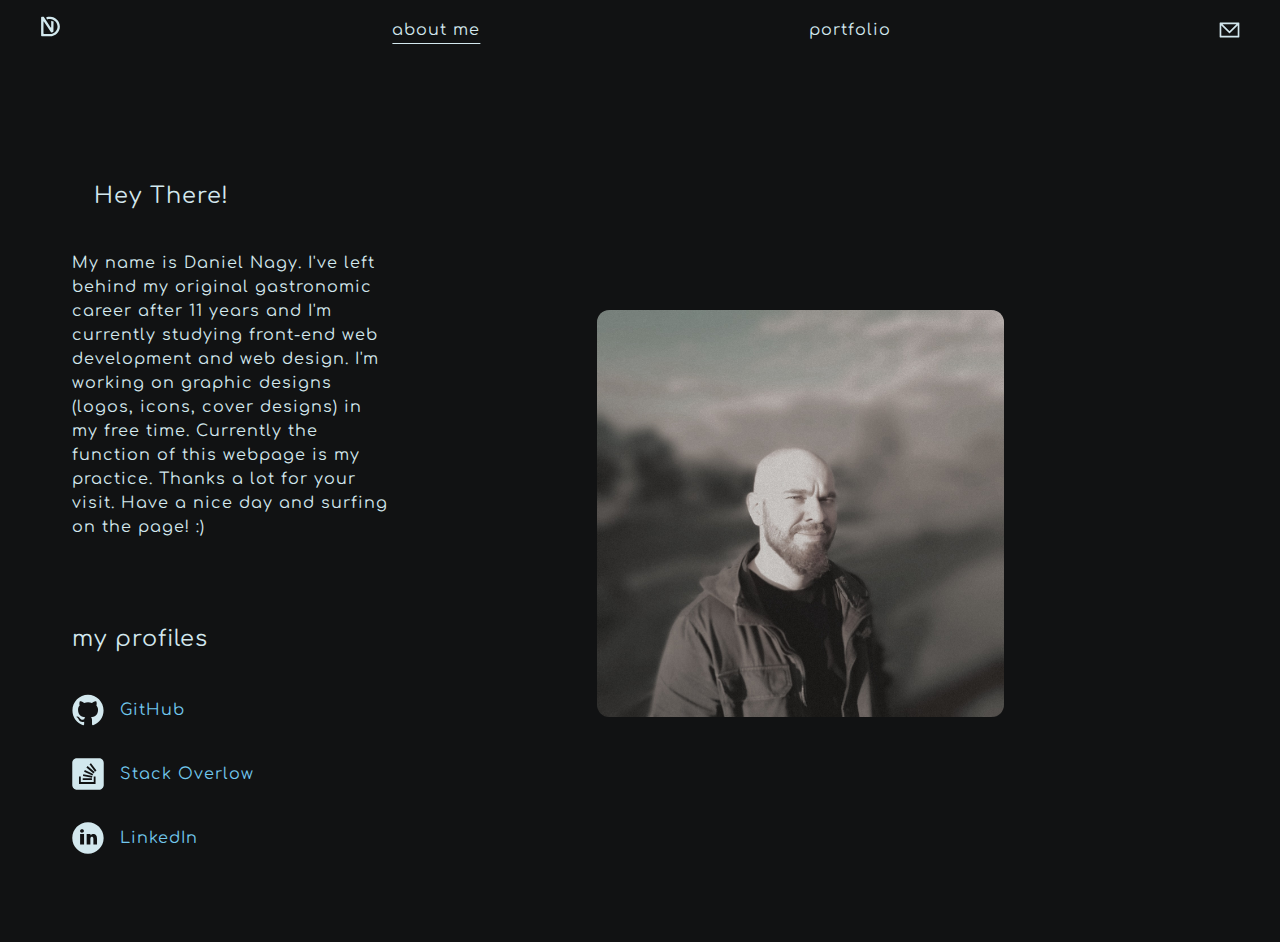
==== about.html @ bdaae3a6 "profiles" ====
<!DOCTYPE html>
<html lang="en">

<head>
    <meta charset="UTF-8">
    <meta http-equiv="X-UA-Compatible" content="IE=edge">
    <meta name="viewport" content="width=device-width, initial-scale=1.0">
    <title>daniel nagy</title>

    <link href="https://fonts.googleapis.com/css2?family=Comfortaa:wght@300;400;500;600;700&display=swap"
        rel="stylesheet">

    <link rel="stylesheet" href="style.css">
</head>

<body>

    <header>
        <nav id="nav-main">
            <a id="logo-link" href="index.html">
                <img id="logo" src="website_logo_1.svg"> 
            </a>
            
            <a class="aboutme about" href="about.html">about me</a>
            <a class="portf" href="portfolio.html">portfolio</a> 
            
            </a>
                <img id="email" src="letter_icon.svg">
            </a>  
        </nav> 
    </header>
    <div id="welcome">       
        <div id="welcome-text-img">
                <div id="welcome-aboutme">
                    <p id="welcome-hey">
                        Hey There!
                    </p>
                    <p>
                        My name is Daniel Nagy. I've left behind my original gastronomic career after 11 years and I'm currently studying front-end web development and web design. I'm working on graphic designs (logos, icons, cover designs) in my free time. Currently the function of this webpage is my practice. Thanks a lot for your visit. Have a nice day and surfing on the page! :) 
                    </p>

                    <div class="profiles">
                        <p class="profiles-title"> my profiles </p>
                        <a href="https://github.com/denagy"> </p><img class="github-logo" src="github.svg">  GitHub </a>
                        <a href="https://stackoverflow.com/users/19059897/denagy"> <img class="stackoverflow-logo" src="stackoverflow.svg">  Stack Overlow </a>
                        <a href="https://www.linkedin.com/in/d%C3%A1niel-nagy-890413237/"> <img class="linkedin-logo" src="linkedin.svg">  LinkedIn </a>
                    </div>
                </div>
        
            <div id="img">
                <img class="profile-picture" src="me.jpg" width="50%">
            </div>
        </div>
    </div>
    

</body>

</html>
---- style.css ----
body {
    font-family: 'Comfortaa', cursive;
    background-color: rgb(17, 18, 19);
    color: rgb(211, 232, 238);
    line-height: 1.5;
    letter-spacing: 1px;
}

header {
    margin: 1em;
    margin-left: 2em;
    margin-right: 2em;
}

#nav-main { 
    font-size: 1em;  
    display: flex;
    flex-direction: row;
    justify-content: space-between;
    align-items: center;
}

#logo-link {
    width: 1.5em;
}
#logo {
    width:1.3em;
}

#email {
    width: 1.3em;
}

#welcome {
    display: flex;
    flex-direction: column;
    justify-content: space-between;
    align-items: flex-start;
    flex-basis: 3em;
    padding: 4em;
}

#welcome-text-img {
    display: flex;
    flex-direction: row;
    justify-content: space-between;
    align-items: center;
    padding-top: 2em;
}

#welcome-hey {
    font-size: 1.4em;
    padding: 1em;
    margin: 0;
}

#welcome-aboutme {
    width: 50%; 
    display: flex;
    flex-direction: column;
    justify-content: flex-start;
    
}

.welcome-more {
    color: rgb(114, 200, 238);
    text-decoration-line: none;
}

#img {
    display: flex;
    flex-direction: column;
    justify-content: flex-start;
    align-items: center;
    
    
}

.profile-picture {
    
    border-radius: 3%;
}

.aboutme {
    color: rgb(211, 232, 238);
    text-decoration-line: none;
}

.aboutme.about {  
    text-decoration-line: underline;
    text-underline-offset: 0.5em;
}

.portf {
    color: rgb(211, 232, 238);
    text-decoration-line: none;   
}

.portf.portfolio {
    text-decoration-line: underline;
    text-underline-offset: 0.5em;
}

.profiles {
    display: flex;
    flex-direction: column;
}

.profiles a {
    font-size: 1em;
    margin-bottom: 1em;
    margin-top: 1em;
    text-decoration-line: none;
    color: rgb(114, 200, 238);
    display: flex;
    align-items: center;
}

.profiles img {
    padding-right: 1em;
    width: 10%;
}

.profiles-title {
    padding-top: 2em;
    font-size: 1.4em;
}




@media (min-width: 100px) and (max-width: 700px) {
    header {
        margin-left: 0.5em;
        margin-right: 0.5em;
    }

    #welcome-hey {
        font-size: 1.3em;
        text-align: center;
    }

    #welcome-text-img {
        display: flex;
        flex-direction: column-reverse;
        justify-content: flex-start;
        align-items: center;
    }
    
    #welcome {
        padding: 0em;
    }

    #welcome-aboutme {
        width: 90%; 
    }

    #img {
        width: 100%;
        height: 24em;
        padding: 0em;
        display: flex;
        justify-content: flex-start;
        align-items: center;
    }

    .profile-picture {
        width: 90%;
    }   

    .profiles {
        display: flex;
        flex-direction: column;
        align-items: center;
    }
    .profiles a {
        display: flex;
        padding-left: 1em;
    }

    .profiles-title {
        padding-top: 2em;
        padding-bottom: 1em;
        margin: 0em;
    }
}
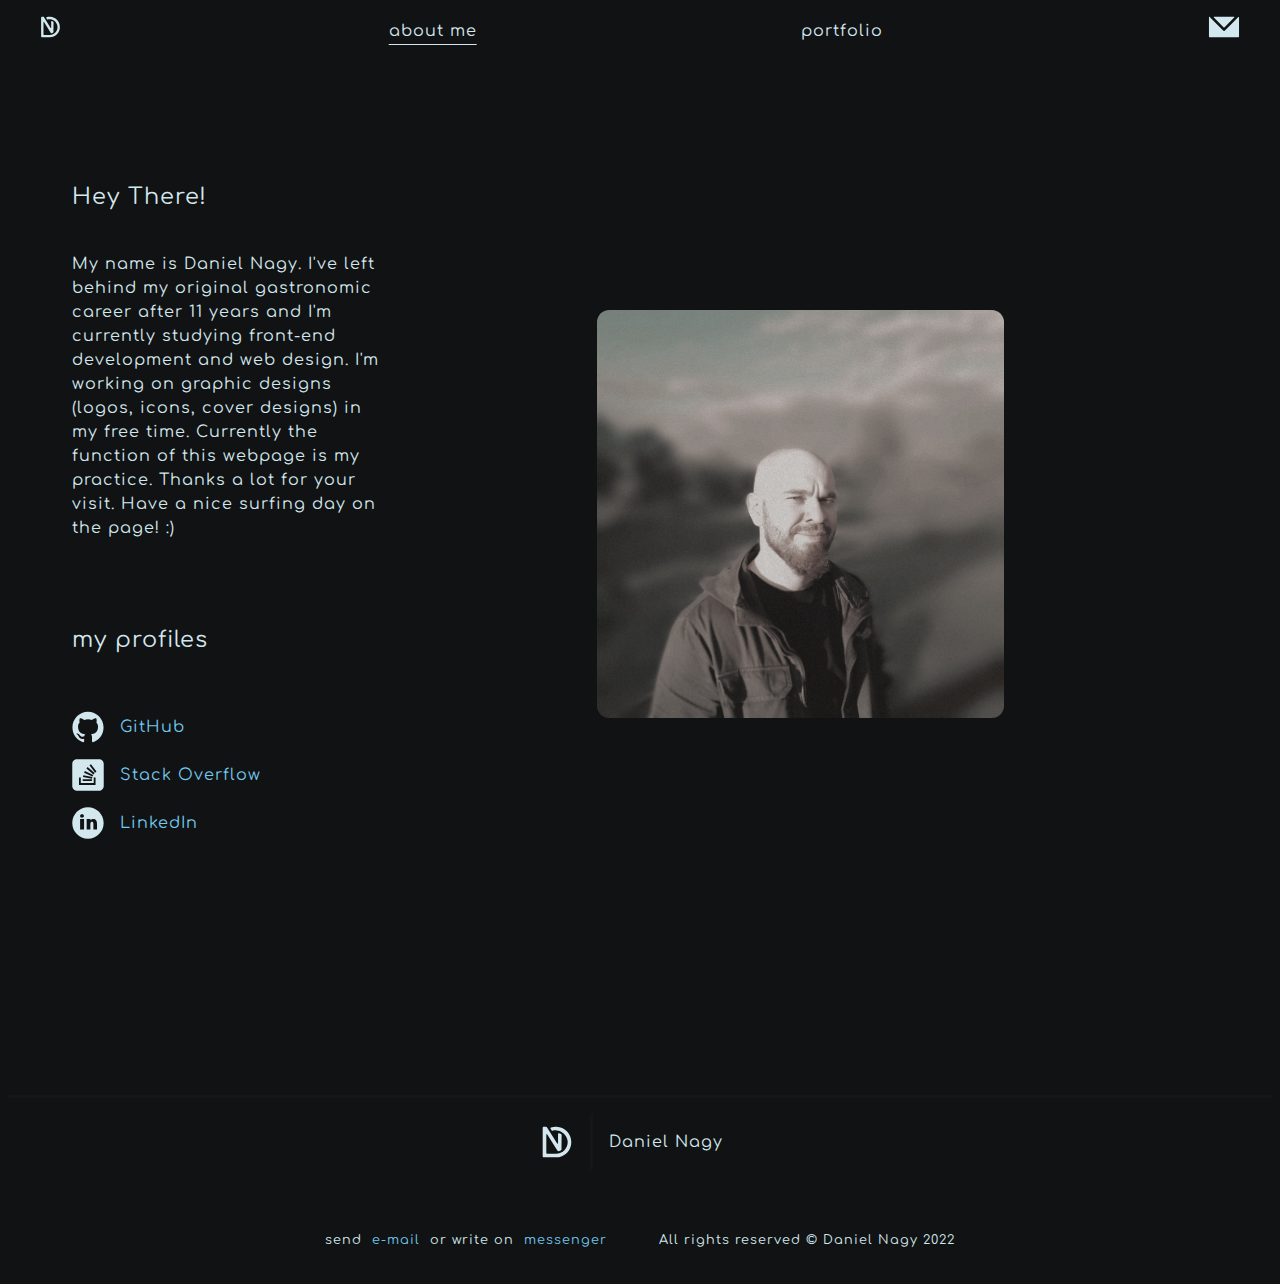
==== commit 813cf8fd: "footer" ====
--- a/about.html
+++ b/about.html
@@ -16,42 +16,58 @@
 <body>
 
     <header>
-        <nav id="nav-main">
-            <a id="logo-link" href="index.html">
-                <img id="logo" src="website_logo_1.svg"> 
+        <nav class="nav-main">
+            <a class="logo-link" href="index.html">
+                <img class="logo" src="website_logo_1.svg"> 
             </a>
             
             <a class="aboutme about" href="about.html">about me</a>
             <a class="portf" href="portfolio.html">portfolio</a> 
             
+            <a class="email"  href="mailto:kywoker@gmail.com">
+                <img class="email-icon" src="letter_icon2.svg">
             </a>
-                <img id="email" src="letter_icon.svg">
-            </a>  
         </nav> 
     </header>
-    <div id="welcome">       
-        <div id="welcome-text-img">
-                <div id="welcome-aboutme">
-                    <p id="welcome-hey">
+    <div class="welcome">       
+        <div class="welcome-text-img">
+                <div class="welcome-aboutme">
+                    <p class="welcome-hey">
                         Hey There!
                     </p>
                     <p>
-                        My name is Daniel Nagy. I've left behind my original gastronomic career after 11 years and I'm currently studying front-end web development and web design. I'm working on graphic designs (logos, icons, cover designs) in my free time. Currently the function of this webpage is my practice. Thanks a lot for your visit. Have a nice day and surfing on the page! :) 
+                        My name is Daniel Nagy. I've left behind my original gastronomic career after 11 years and I'm currently studying front-end development and web design. I'm working on graphic designs (logos, icons, cover designs) in my free time. Currently the function of this webpage is my practice. Thanks a lot for your visit. Have a nice surfing day on the page! :) 
                     </p>
 
                     <div class="profiles">
                         <p class="profiles-title"> my profiles </p>
-                        <a href="https://github.com/denagy"> </p><img class="github-logo" src="github.svg">  GitHub </a>
-                        <a href="https://stackoverflow.com/users/19059897/denagy"> <img class="stackoverflow-logo" src="stackoverflow.svg">  Stack Overlow </a>
-                        <a href="https://www.linkedin.com/in/d%C3%A1niel-nagy-890413237/"> <img class="linkedin-logo" src="linkedin.svg">  LinkedIn </a>
+                        <p>
+                            <a href="https://github.com/denagy"> <img class="github-logo" src="github.svg">  GitHub </a>
+                            <a href="https://stackoverflow.com/users/19059897/denagy"> <img class="stackoverflow-logo" src="stackoverflow.svg">  Stack Overflow </a>
+                            <a href="https://www.linkedin.com/in/d%C3%A1niel-nagy-890413237/"> <img class="linkedin-logo" src="linkedin.svg">  LinkedIn </a>
+                        </p>
                     </div>
                 </div>
         
-            <div id="img">
+            <div class="img">
                 <img class="profile-picture" src="me.jpg" width="50%">
             </div>
         </div>
     </div>
+
+    <footer class="ftr-main">
+        <div class="ftr-logo-name">
+            <img class="ftr-logo" src="website_logo_1.svg">
+            <p class="ftr-name">Daniel Nagy</p>
+        </div>
+        <div class="ftr-bottom">
+            <div class="ftr-contact">
+                send &nbsp <a class="ftr-email" href="mailto:kywoker@gmail.com">e-mail</a>
+                &nbsp or write on &nbsp <a class="ftr-messenger" href="https://www.messenger.com/t/100000867835193"> messenger</a>
+            </div>
+            <p class="ftr-copyright">All rights reserved © Daniel Nagy 2022</p>
+        </div>
+    </footer>
     
 
 </body>
--- a/style.css
+++ b/style.css
@@ -12,7 +12,7 @@
     margin-right: 2em;
 }
 
-#nav-main { 
+.nav-main { 
     font-size: 1em;  
     display: flex;
     flex-direction: row;
@@ -20,18 +20,18 @@
     align-items: center;
 }
 
-#logo-link {
+.logo-link {
     width: 1.5em;
 }
-#logo {
+.logo {
     width:1.3em;
 }
 
-#email {
-    width: 1.3em;
-}
-
-#welcome {
+.email-icon {
+    width:2em;
+}
+
+.welcome {
     display: flex;
     flex-direction: column;
     justify-content: space-between;
@@ -40,7 +40,7 @@
     padding: 4em;
 }
 
-#welcome-text-img {
+.welcome-text-img {
     display: flex;
     flex-direction: row;
     justify-content: space-between;
@@ -48,13 +48,14 @@
     padding-top: 2em;
 }
 
-#welcome-hey {
+.welcome-hey {
     font-size: 1.4em;
     padding: 1em;
+    padding-left: 0em;
     margin: 0;
 }
 
-#welcome-aboutme {
+.welcome-aboutme {
     width: 50%; 
     display: flex;
     flex-direction: column;
@@ -67,7 +68,7 @@
     text-decoration-line: none;
 }
 
-#img {
+.img {
     display: flex;
     flex-direction: column;
     justify-content: flex-start;
@@ -77,7 +78,6 @@
 }
 
 .profile-picture {
-    
     border-radius: 3%;
 }
 
@@ -126,6 +126,70 @@
     font-size: 1.4em;
 }
 
+.ftr-main {
+    margin-top: 10em;
+    border: 0em;
+    border-top: 0.2em;
+    border-style:solid;
+    border-color: rgb(21, 22, 24);
+}
+
+.ftr-logo {
+    width: 2em;
+    padding-right: 1em;
+}
+
+.ftr-name {
+    padding: 1em;
+    padding-left: 1em;
+    margin-left: 0.1em;
+    border: 0em;
+    border-left: 0.2em;
+    border-style: solid;
+    border-color: rgb(21, 22, 24);
+}
+
+.ftr-logo-name {
+    padding: 2em;
+    padding-top: 0em;
+    display: flex;
+    flex-direction: row;
+    justify-content: center;
+}
+
+.ftr-bottom {
+    padding-bottom: 1em;
+    padding-top: 0em;
+    font-size: 0.8em;
+    display: flex;
+    flex-direction: row; 
+    justify-content: center;
+}
+
+.ftr-contact {
+    padding-right: 2em;
+    display: flex;
+    flex-direction: row; 
+    align-items: center; 
+}
+
+.ftr-email {
+    color: rgb(114, 200, 238);
+    text-decoration-line: none;
+}
+
+.ftr-messenger {
+    color: rgb(114, 200, 238);
+    text-decoration-line: none;
+}
+
+.ftr-copyright {
+    padding-left: 2em;
+}
+
+
+
+
 
 
 
@@ -135,29 +199,27 @@
         margin-right: 0.5em;
     }
 
-    #welcome-hey {
+    .welcome-hey {
         font-size: 1.3em;
         text-align: center;
     }
 
-    #welcome-text-img {
+    .welcome-text-img {
         display: flex;
         flex-direction: column-reverse;
         justify-content: flex-start;
         align-items: center;
     }
     
-    #welcome {
+    .welcome {
         padding: 0em;
     }
 
-    #welcome-aboutme {
+    .welcome-aboutme {
         width: 90%; 
     }
 
-    #img {
-        width: 100%;
-        height: 24em;
+    .img {
         padding: 0em;
         display: flex;
         justify-content: flex-start;
@@ -183,4 +245,19 @@
         padding-bottom: 1em;
         margin: 0em;
     }
+
+    .ftr-bottom {
+        font-size: 0.6em;
+        flex-direction: column; 
+        align-items: center;
+    }
+
+    .ftr-contact {
+        padding-right: 0;
+    }
+
+    .ftr-copyright {
+        padding-left: 0;
+    }
+    
 }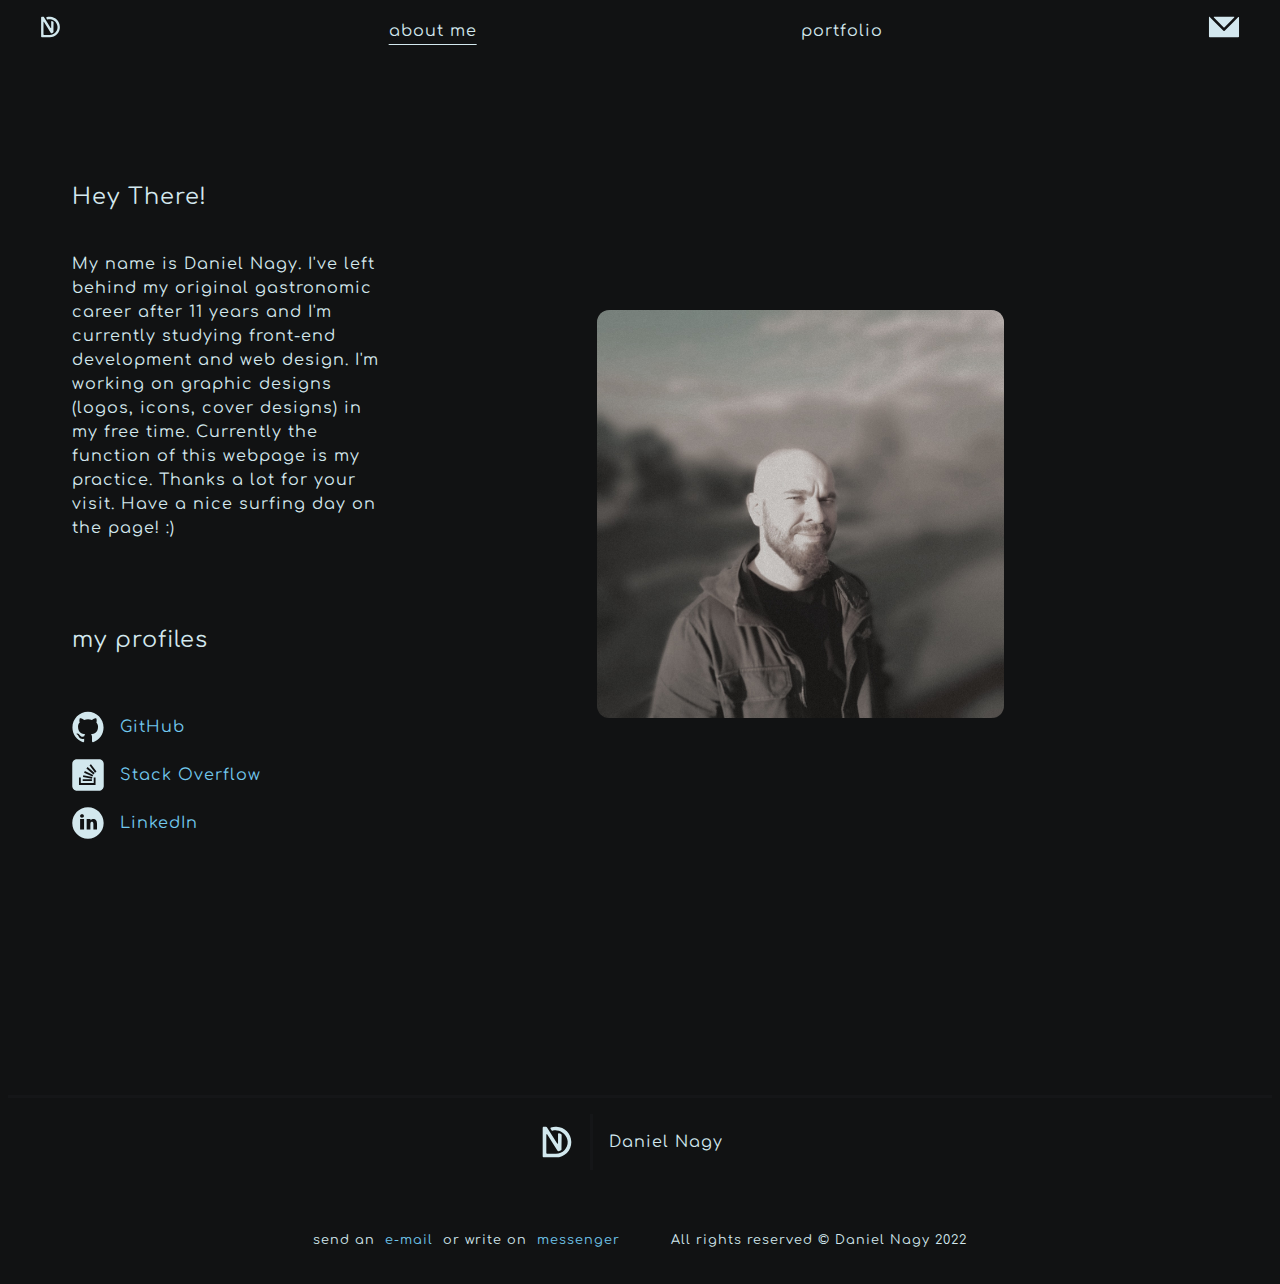
==== commit fa1017f2: "upgrade" ====
--- a/about.html
+++ b/about.html
@@ -62,7 +62,7 @@
         </div>
         <div class="ftr-bottom">
             <div class="ftr-contact">
-                send &nbsp <a class="ftr-email" href="mailto:kywoker@gmail.com">e-mail</a>
+                send an &nbsp <a class="ftr-email" href="mailto:kywoker@gmail.com">e-mail</a>
                 &nbsp or write on &nbsp <a class="ftr-messenger" href="https://www.messenger.com/t/100000867835193"> messenger</a>
             </div>
             <p class="ftr-copyright">All rights reserved © Daniel Nagy 2022</p>
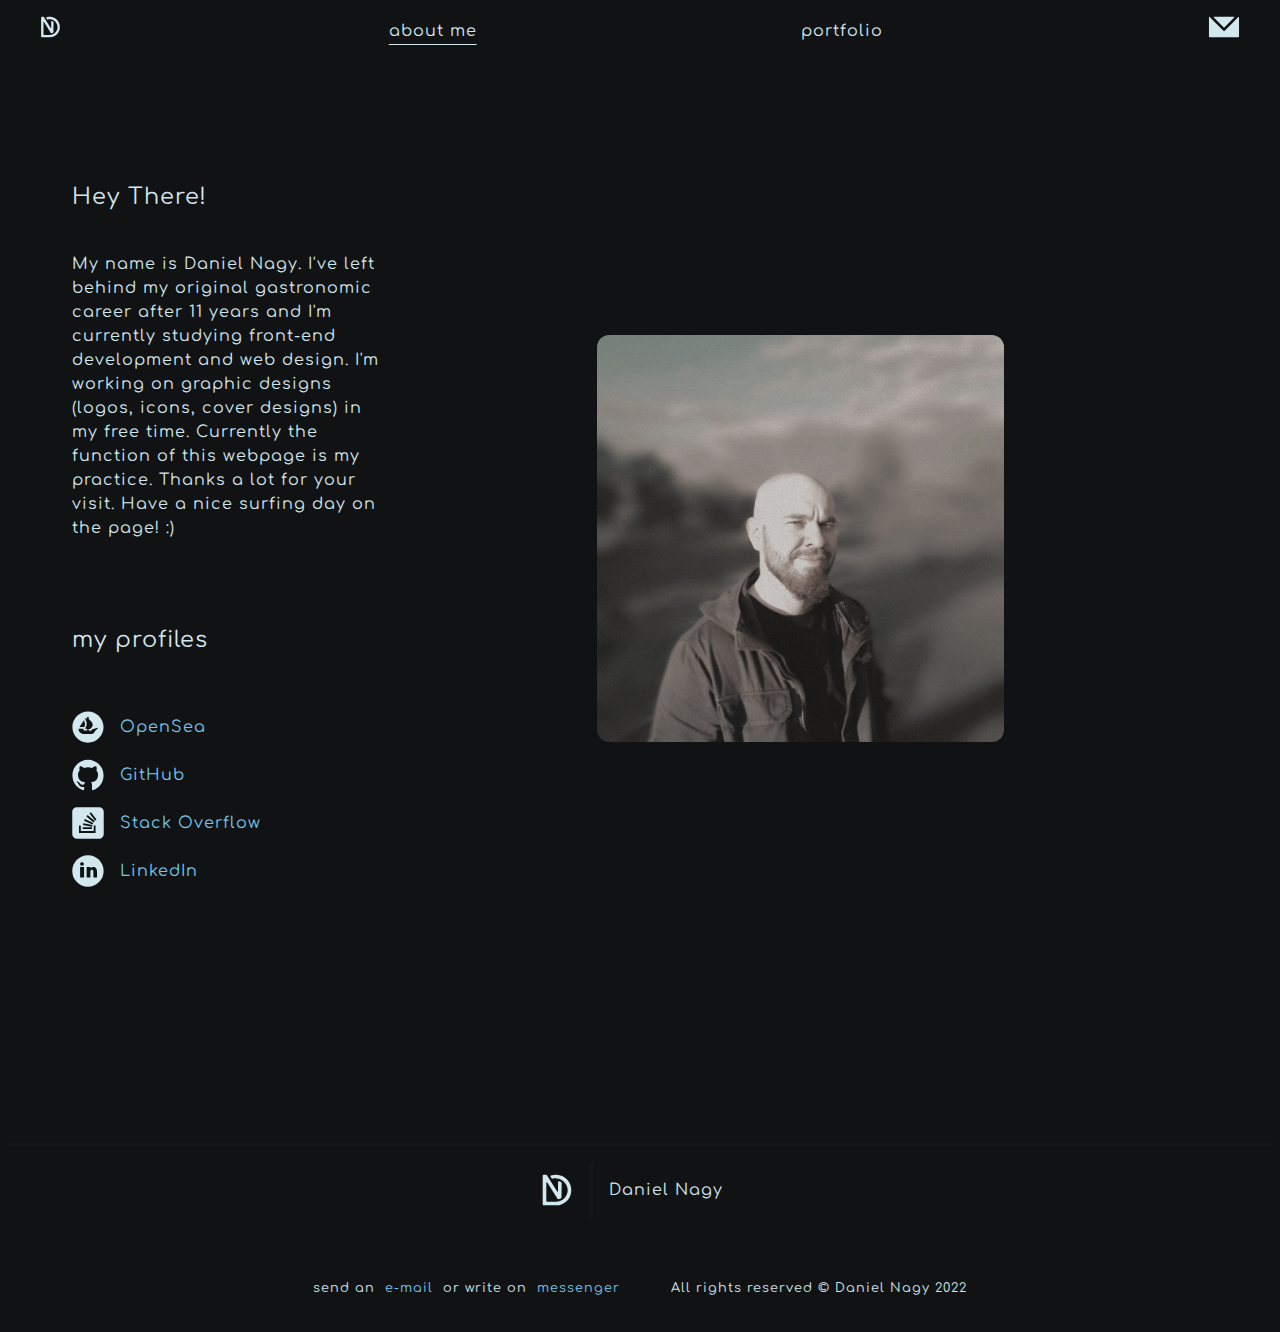
==== commit 0cf4de38: "hover" ====
--- a/about.html
+++ b/about.html
@@ -42,6 +42,7 @@
                     <div class="profiles">
                         <p class="profiles-title"> my profiles </p>
                         <p>
+                            <a href="https://opensea.io/denagy"> <img class="opensea-logo" src="opensea.svg">  OpenSea </a>
                             <a href="https://github.com/denagy"> <img class="github-logo" src="github.svg">  GitHub </a>
                             <a href="https://stackoverflow.com/users/19059897/denagy"> <img class="stackoverflow-logo" src="stackoverflow.svg">  Stack Overflow </a>
                             <a href="https://www.linkedin.com/in/d%C3%A1niel-nagy-890413237/"> <img class="linkedin-logo" src="linkedin.svg">  LinkedIn </a>
--- a/style.css
+++ b/style.css
@@ -2,6 +2,7 @@
     font-family: 'Comfortaa', cursive;
     background-color: rgb(17, 18, 19);
     color: rgb(211, 232, 238);
+    -webkit-tap-highlight-color: transparent;
     line-height: 1.5;
     letter-spacing: 1px;
 }
@@ -81,9 +82,19 @@
     border-radius: 3%;
 }
 
+@keyframes nav-color {
+    from {color: rgb(211, 232, 238);}
+    to {color: rgb(114, 200, 238);}
+  }
+
 .aboutme {
     color: rgb(211, 232, 238);
     text-decoration-line: none;
+}
+.aboutme:hover {
+    animation-name: nav-color;
+    animation-duration: 0.8s;
+    color: rgb(114, 200, 238);
 }
 
 .aboutme.about {  
@@ -94,6 +105,11 @@
 .portf {
     color: rgb(211, 232, 238);
     text-decoration-line: none;   
+}
+.portf:hover {
+    animation-name: nav-color;
+    animation-duration: 0.8s;
+    color: rgb(114, 200, 238);
 }
 
 .portf.portfolio {
@@ -187,7 +203,13 @@
     padding-left: 2em;
 }
 
-
+.inprogress {
+    display: flex;
+    flex-direction: column;
+    justify-content: end;
+    align-items: center;
+    height: 8em;
+}
 
 
 
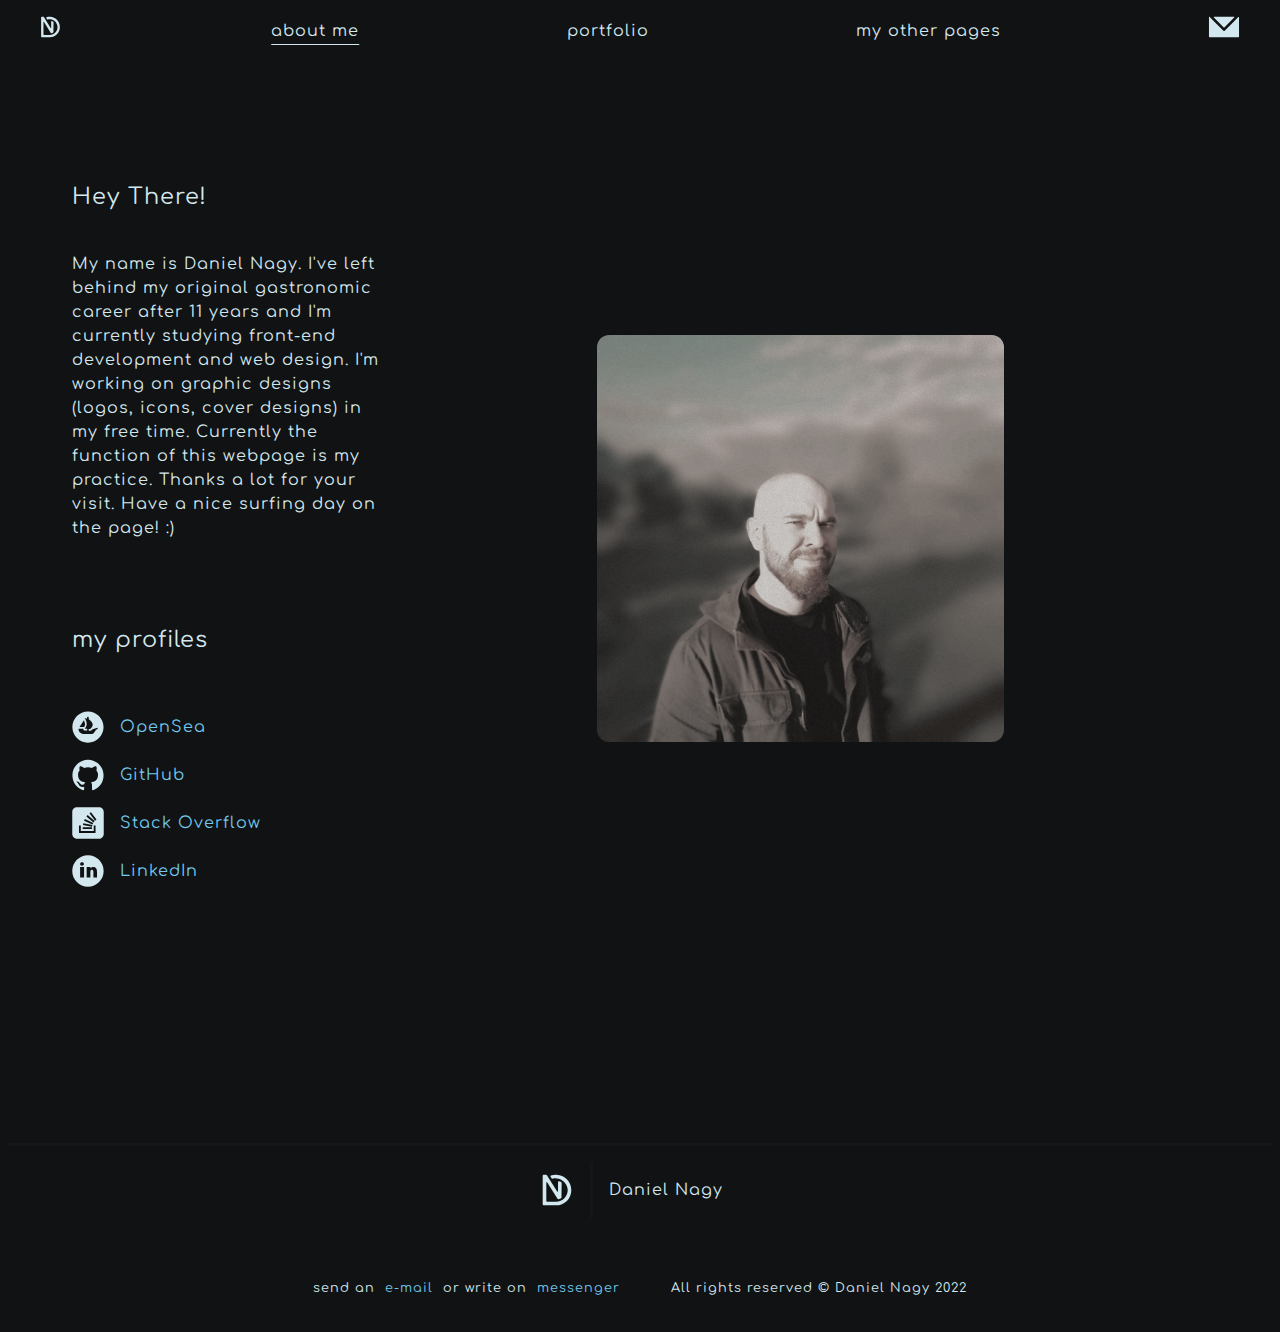
==== commit 1feafb0e: "otherPages" ====
--- a/about.html
+++ b/about.html
@@ -21,8 +21,9 @@
                 <img class="logo" src="website_logo_1.svg"> 
             </a>
             
-            <a class="aboutme about" href="about.html">about me</a>
+            <a class="aboutme html" href="about.html">about me</a>
             <a class="portf" href="portfolio.html">portfolio</a> 
+            <a class="others" href="myOtherPages.html">my other pages</a>
             
             <a class="email"  href="mailto:kywoker@gmail.com">
                 <img class="email-icon" src="letter_icon2.svg">
--- a/style.css
+++ b/style.css
@@ -87,6 +87,21 @@
     to {color: rgb(114, 200, 238);}
   }
 
+.others {
+    color: rgb(211, 232, 238);
+    text-decoration-line: none;
+}
+.others:hover {
+    animation-name: nav-color;
+    animation-duration: 0.8s;
+    color: rgb(114, 200, 238);
+}
+
+.others.html {
+    text-decoration-line: underline;
+    text-underline-offset: 0.5em;
+}
+
 .aboutme {
     color: rgb(211, 232, 238);
     text-decoration-line: none;
@@ -97,7 +112,7 @@
     color: rgb(114, 200, 238);
 }
 
-.aboutme.about {  
+.aboutme.html {  
     text-decoration-line: underline;
     text-underline-offset: 0.5em;
 }
@@ -112,7 +127,7 @@
     color: rgb(114, 200, 238);
 }
 
-.portf.portfolio {
+.portf.html {
     text-decoration-line: underline;
     text-underline-offset: 0.5em;
 }
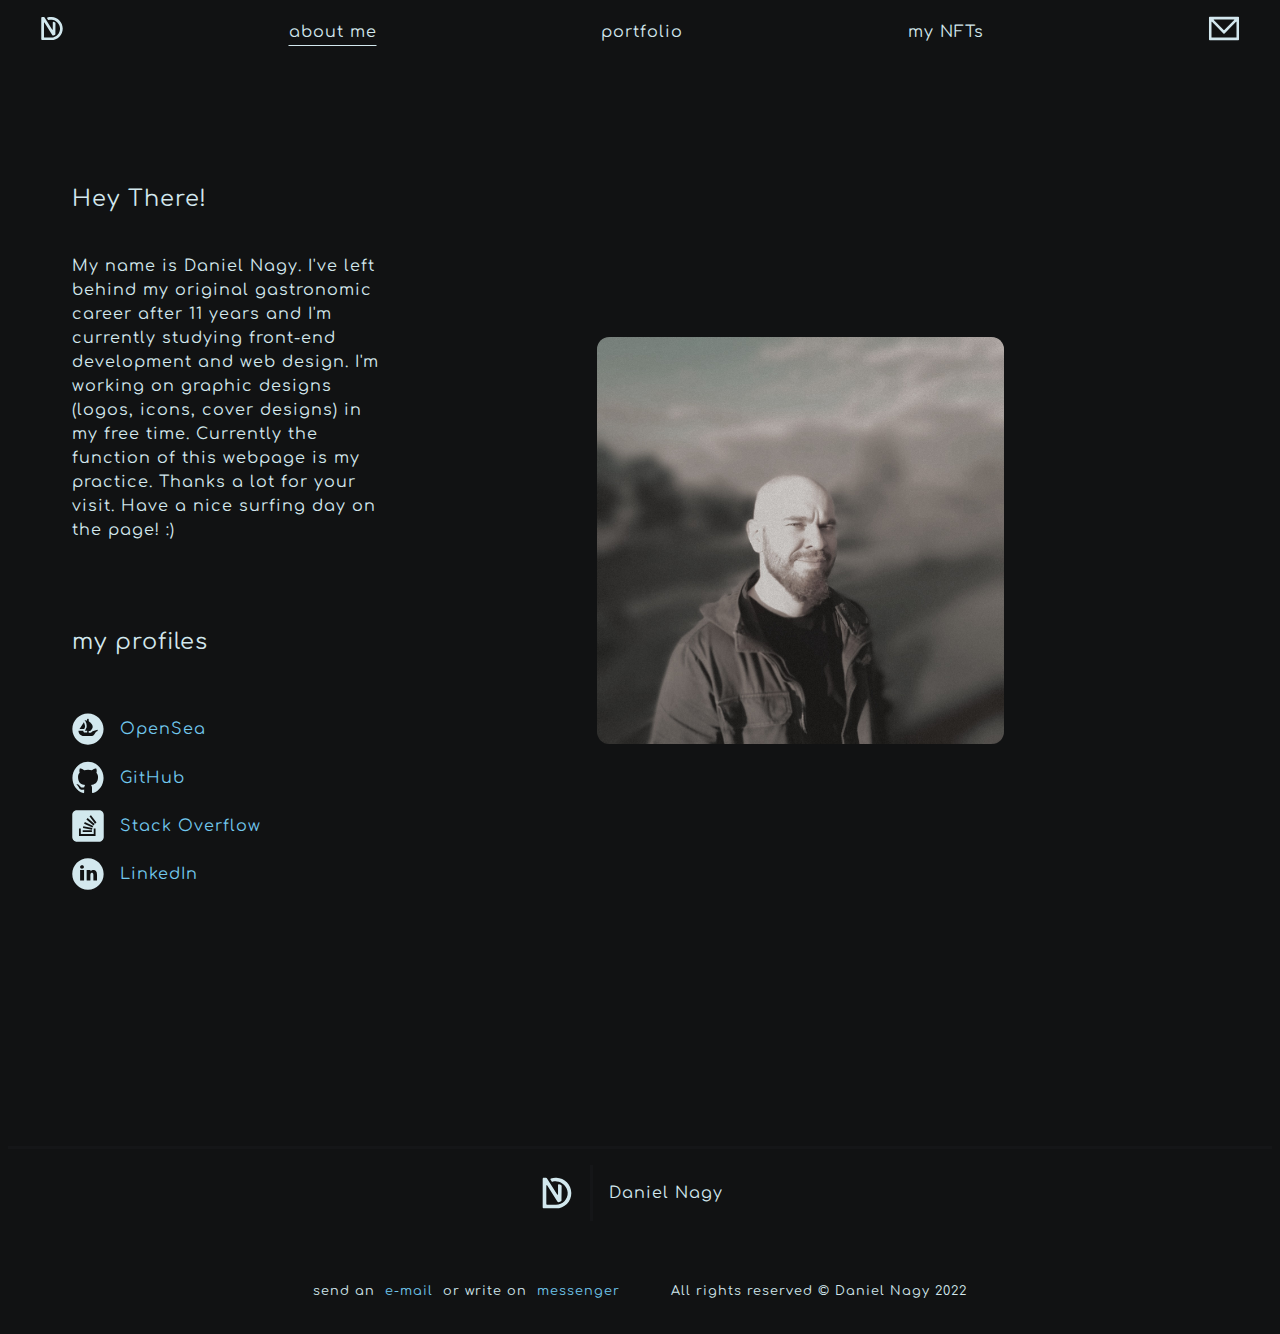
==== commit 3b1ed63f: "dropdown" ====
--- a/about.html
+++ b/about.html
@@ -20,13 +20,22 @@
             <a class="logo-link" href="index.html">
                 <img class="logo" src="website_logo_1.svg"> 
             </a>
+
+            <div class="dropdown">
+                <input type="image" src="drop_down_menu2.svg" class="dropdown-icon" onclick="myFunction(this)">
+                <!-- <div class="dropdown-content">
+                  <a href="#">about me</a>
+                  <a href="#">portfolio</a>
+                  <a href="#">my NFTs</a>
+                </div> -->
+            </div>
             
             <a class="aboutme html" href="about.html">about me</a>
             <a class="portf" href="portfolio.html">portfolio</a> 
-            <a class="others" href="myOtherPages.html">my other pages</a>
+            <a class="myNFTs" href="mynfts.html">my NFTs</a>
             
             <a class="email"  href="mailto:kywoker@gmail.com">
-                <img class="email-icon" src="letter_icon2.svg">
+                <img class="email-icon" src="letter_icon.svg">
             </a>
         </nav> 
     </header>
@@ -72,6 +81,9 @@
     </footer>
     
 
+
+
+    <script src="app.js"></script>
 </body>
 
 </html>--- a/style.css
+++ b/style.css
@@ -1,5 +1,5 @@
 body {
-    font-family: 'Comfortaa', cursive;
+    font-family: 'Comfortaa';
     background-color: rgb(17, 18, 19);
     color: rgb(211, 232, 238);
     -webkit-tap-highlight-color: transparent;
@@ -7,6 +7,10 @@
     letter-spacing: 1px;
 }
 
+.dropdown {
+    display: none;
+}
+
 header {
     margin: 1em;
     margin-left: 2em;
@@ -25,7 +29,7 @@
     width: 1.5em;
 }
 .logo {
-    width:1.3em;
+    width:1.5em;
 }
 
 .email-icon {
@@ -87,17 +91,17 @@
     to {color: rgb(114, 200, 238);}
   }
 
-.others {
+.myNFTs {
     color: rgb(211, 232, 238);
     text-decoration-line: none;
 }
-.others:hover {
+.myNFTs:hover {
     animation-name: nav-color;
     animation-duration: 0.8s;
     color: rgb(114, 200, 238);
 }
 
-.others.html {
+.myNFTs.html {
     text-decoration-line: underline;
     text-underline-offset: 0.5em;
 }
@@ -228,12 +232,11 @@
 
 
 
-
-
-@media (min-width: 100px) and (max-width: 700px) {
-    header {
-        margin-left: 0.5em;
-        margin-right: 0.5em;
+@media (min-width: 600px) and (max-width: 1200px) {
+
+
+    .welcome {
+        align-items: center;
     }
 
     .welcome-hey {
@@ -242,6 +245,7 @@
     }
 
     .welcome-text-img {
+        width: 60%;
         display: flex;
         flex-direction: column-reverse;
         justify-content: flex-start;
@@ -297,4 +301,142 @@
         padding-left: 0;
     }
     
+}
+
+@media (min-width: 100px) and (max-width: 600px) {
+
+    body {
+        font-size: 0.8em;
+    }
+
+    header {
+        margin-left: 0.5em;
+        margin-right: 0.5em;
+    }
+
+    .aboutme, .portf, .portf, .myNFTs {
+        display: none;
+    }
+
+
+    .dropdown {
+        position: relative;
+        display: inline-block;
+    }
+
+    .dropdown-content {
+        padding-top: 0.5em;
+        padding-bottom: 0.5em;
+        padding-left: 2em;
+        padding-right: 2em;
+        display: none;
+        position:-ms-page;
+        background-color:  rgb(211, 232, 238);
+        box-shadow: 0em 0em 2em 0em rgba(0, 0, 0, 0.2);      
+    }
+
+    .dropdown-content a {
+        padding-top: 0.5em;
+        font-size: 1.2em;
+        font-weight: bolder;
+        height: 2em;
+        width: 10em;
+        color:  rgb(17, 18, 19);
+        text-decoration: none;
+        display: block;
+    }
+    .dropdown-content:o {
+        
+    }
+
+    .dropdown-content.show {
+        margin-top: 1em;
+        border-radius: 0.3em 1em 0.3em 1em;
+        position:absolute;
+        right: 2em;
+        transform: translateX(60%);
+        display:block;
+        text-align: center;
+        
+    }
+
+    .dropdown-icon {
+    
+        width: 2em;
+        transition: all 0.8s ease-out;
+    }
+    
+    .dropdown-icon.change {
+        transform:rotate(180deg);
+    }
+
+    .logo {
+        width: 2em;
+    }
+
+    .email-icon {
+        width: 2.5em;
+    }
+
+    .welcome-hey {
+        font-size: 1.3em;
+        text-align: center;
+    }
+
+    .welcome-text-img {
+        display: flex;
+        flex-direction: column-reverse;
+        justify-content: flex-start;
+        align-items: center;
+    }
+    
+    .welcome {
+        padding: 0em;
+    }
+
+    .welcome-aboutme {
+        width: 90%; 
+    }
+
+    .img {
+        padding: 0em;
+        display: flex;
+        justify-content: flex-start;
+        align-items: center;
+    }
+
+    .profile-picture {
+        width: 90%;
+    }   
+
+    .profiles {
+        display: flex;
+        flex-direction: column;
+        align-items: center;
+    }
+    .profiles a {
+        display: flex;
+        padding-left: 1em;
+    }
+
+    .profiles-title {
+        padding-top: 2em;
+        padding-bottom: 1em;
+        margin: 0em;
+    }
+
+    .ftr-bottom {
+        font-size: 0.6em;
+        flex-direction: column; 
+        align-items: center;
+    }
+
+    .ftr-contact {
+        padding-right: 0;
+    }
+
+    .ftr-copyright {
+        padding-left: 0;
+    }
+    
 }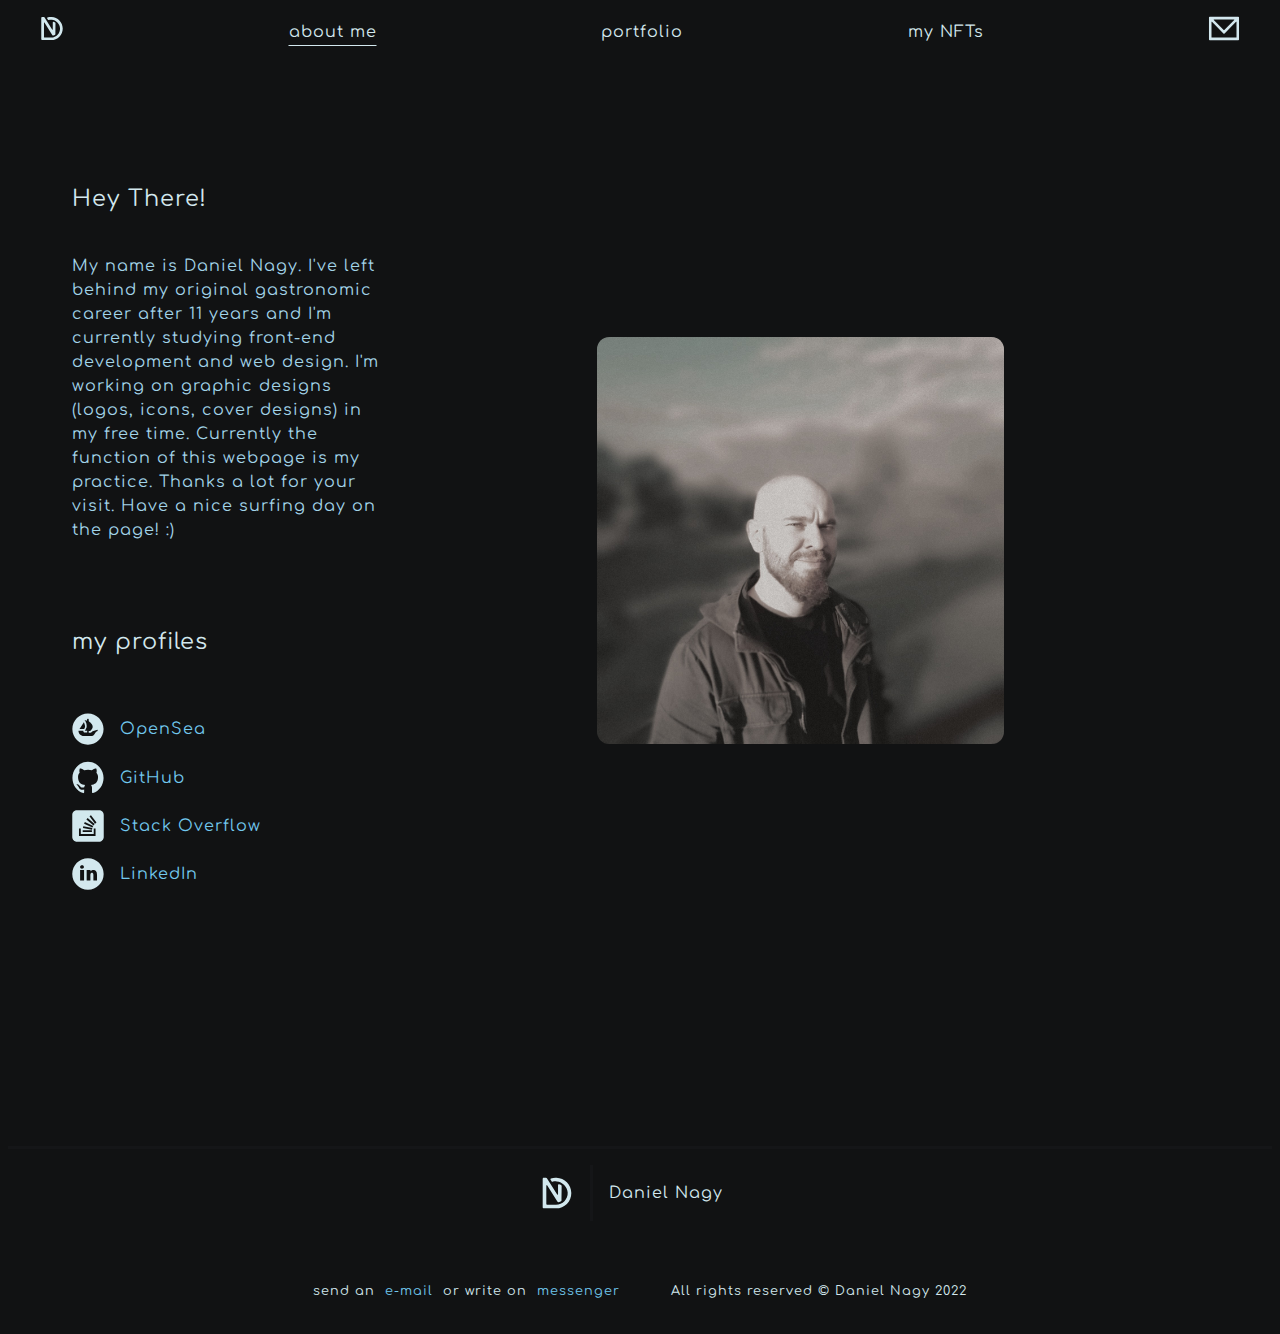
==== commit 2ef84701: "nftpage" ====
--- a/about.html
+++ b/about.html
@@ -23,11 +23,11 @@
 
             <div class="dropdown">
                 <input type="image" src="drop_down_menu2.svg" class="dropdown-icon" onclick="myFunction(this)">
-                <!-- <div class="dropdown-content">
-                  <a href="#">about me</a>
-                  <a href="#">portfolio</a>
-                  <a href="#">my NFTs</a>
-                </div> -->
+                <div id="drp" class="dropdown-content" onchange = "drp()">
+                  <a href="about.html">about me</a>
+                  <a href="portfolio.html">portfolio</a>
+                  <a href="mynfts.html">my NFTs</a>
+                </div>
             </div>
             
             <a class="aboutme html" href="about.html">about me</a>
@@ -45,7 +45,7 @@
                     <p class="welcome-hey">
                         Hey There!
                     </p>
-                    <p>
+                    <p class="aboutme-description">
                         My name is Daniel Nagy. I've left behind my original gastronomic career after 11 years and I'm currently studying front-end development and web design. I'm working on graphic designs (logos, icons, cover designs) in my free time. Currently the function of this webpage is my practice. Thanks a lot for your visit. Have a nice surfing day on the page! :) 
                     </p>
 
--- a/style.css
+++ b/style.css
@@ -54,18 +54,27 @@
 }
 
 .welcome-hey {
+    
     font-size: 1.4em;
     padding: 1em;
     padding-left: 0em;
     margin: 0;
 }
 
+.welcome-description {
+    color: rgb(162, 212, 233);
+}
+
 .welcome-aboutme {
     width: 50%; 
     display: flex;
     flex-direction: column;
     justify-content: flex-start;
     
+}
+
+.aboutme-description {
+    color: rgb(162, 212, 233);
 }
 
 .welcome-more {
@@ -149,6 +158,9 @@
     color: rgb(114, 200, 238);
     display: flex;
     align-items: center;
+}
+.profiles a:hover {
+    color: rgb(116, 114, 238);
 }
 
 .profiles img {
@@ -217,6 +229,9 @@
     color: rgb(114, 200, 238);
     text-decoration-line: none;
 }
+footer a:hover {
+    color: rgb(116, 114, 238);
+}
 
 .ftr-copyright {
     padding-left: 2em;
@@ -228,6 +243,89 @@
     justify-content: end;
     align-items: center;
     height: 8em;
+}
+
+.mynft-textcontent {
+    display: flex;
+    flex-direction: column;
+    justify-content: space-between;
+    align-items:center;
+    flex-basis: 3em;
+    padding: 4em;
+}
+
+.mynft-welcome {
+    text-align: center;
+    font-size: 1.4em;
+}
+
+.mynft-description {
+    padding-top: 2em;
+    color: rgb(162, 212, 233);;
+    
+}
+
+.nft1 img, .nft2 img, .nft3 img {
+    width: 60%;
+    border-radius: 3%;
+}
+
+.mynft-content {
+    display: flex;
+    flex-direction: column;
+    
+}
+
+.mynft-content picture {
+    display: flex;
+    flex-direction: row;
+    padding-top: 4em;
+    padding-bottom: 2em;
+}   
+
+.nft1-textcontent, .nft2-textcontent, .nft3-textcontent  {
+    width: 100%;
+    text-align: center;
+
+}
+
+.nft1-textcontent p, .nft2-textcontent p, .nft3-textcontent p {
+    font-size: 0.8em;
+    margin: 0em;
+    padding-top: 1.8em;
+    padding-bottom: 0.5em;
+    color: rgb(211, 232, 238);;
+} 
+
+.nft1-textcontent a, .nft2-textcontent a, .nft3-textcontent a {
+    width: 100%;
+    font-size: 0.9em;
+    font-weight: bold;
+    color: rgb(114, 200, 238);
+    text-decoration-line: none;
+} 
+.nft1-textcontent a:hover, .nft2-textcontent a:hover, .nft3-textcontent a:hover {
+    color: rgb(116, 114, 238);
+}
+
+.nft1, .nft2, .nft3 {
+    width: 50%;
+    display: flex;
+    flex-direction: column;
+    align-items: center;
+}
+
+.nft-website {
+    padding-top: em;
+}
+
+.mynft-description-link {
+    color: rgb(114, 200, 238);
+    text-decoration-line: none;
+    font-weight: bold;
+}
+.mynft-description-link:hover {
+    color: rgb(116, 114, 238);
 }
 
 
@@ -332,7 +430,8 @@
         display: none;
         position:-ms-page;
         background-color:  rgb(211, 232, 238);
-        box-shadow: 0em 0em 2em 0em rgba(0, 0, 0, 0.2);      
+        box-shadow: 0em 0em 2em 0em rgba(0, 0, 0, 0.2);
+       
     }
 
     .dropdown-content a {
@@ -345,16 +444,12 @@
         text-decoration: none;
         display: block;
     }
-    .dropdown-content:o {
-        
-    }
-
+   
     .dropdown-content.show {
         margin-top: 1em;
         border-radius: 0.3em 1em 0.3em 1em;
         position:absolute;
-        right: 2em;
-        transform: translateX(60%);
+        right: -7.4em;
         display:block;
         text-align: center;
         
@@ -438,5 +533,31 @@
     .ftr-copyright {
         padding-left: 0;
     }
+
+    .mynft-textcontent {
+        flex-basis: 1em;
+        padding-top: 1em;
+        padding-right: 1em;
+        padding-left: 1em;
+    }
+
+    .mynft-description {
+        padding-top: 0em;
+    }
+
+    .mynft-content picture {
+        flex-direction: column;
+        align-items: center;
+        padding: 0em;
+    }
+
+    .nft1 img, .nft2 img, .nft3 img {
+        width: 100%;
+    }
+
+    .nft1, .nft2, .nft3 {
+        width: 80%;
+        padding-bottom: 5em;
+    }
     
 }